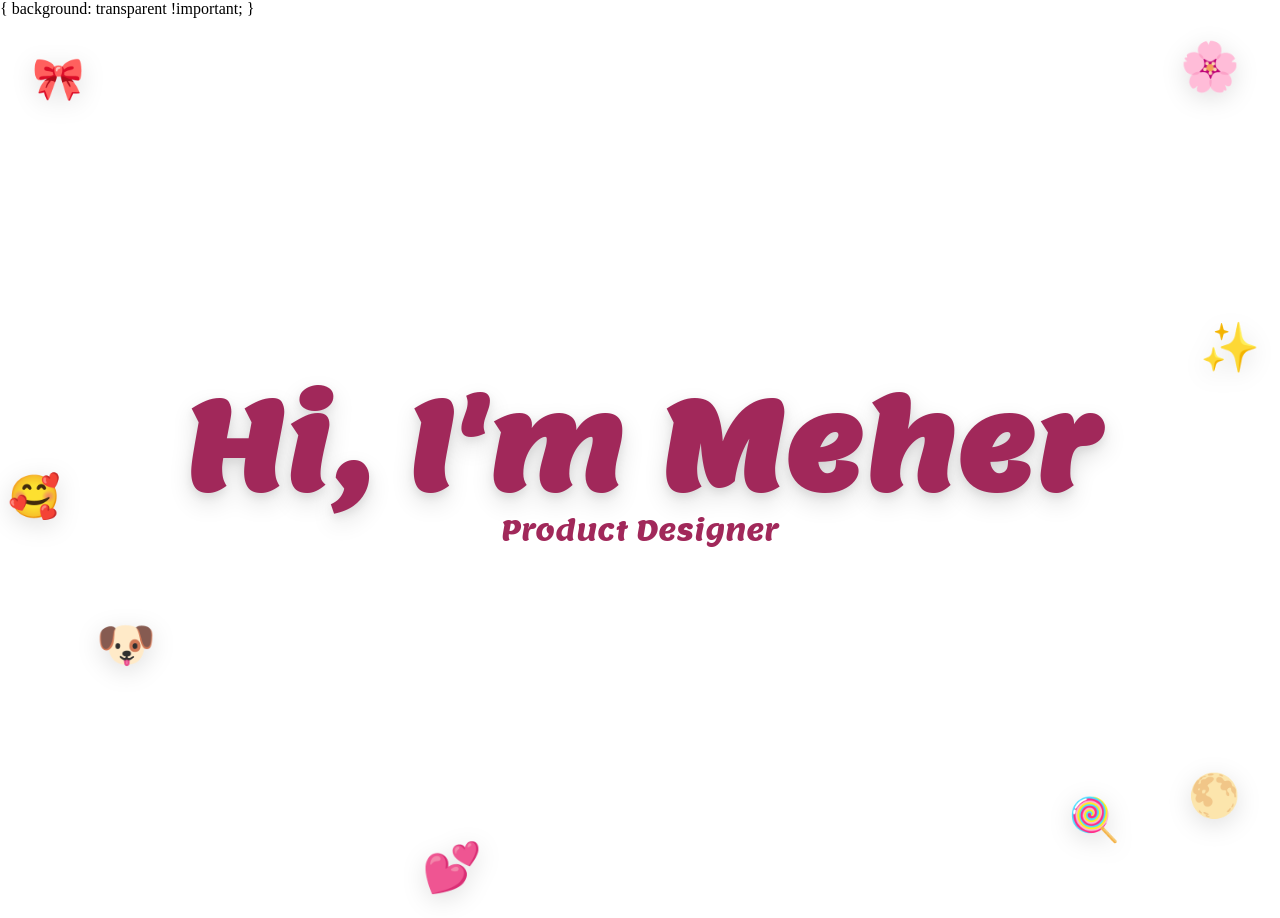
==== index.html @ 00bf06a9 "Update index.html" ====
<!DOCTYPE html>
<html>{
  background: transparent !important;
}
<head>
<link href="https://fonts.googleapis.com/css2?family=Lemon&display=swap" rel="stylesheet">
<meta charset="utf-8"/>
<meta name="viewport" content="width=device-width, initial-scale=1"/>
<title>Floating Emojis + Hover Sparkles</title>
<style>
  :root { --rose:#A1285A; }
  html,body {margin:0;padding:0;background:#fff;}
  .stage {
    position:relative;
    min-height:70vh; /* responsive height */
    height:100vh;    /* fill viewport when standalone */
    max-height:900px;
    body {
  margin: 0;
  background: transparent !important;
}

    overflow:hidden;
    font-family: Inter, 'Lemon', cursive; system-ui, -apple-system, Segoe UI, Roboto, Arial, "Apple Color Emoji","Segoe UI Emoji";
  }
  .center {
    position:absolute; inset:0;
    display:flex; flex-direction:column;
    align-items:center; justify-content:center;
    z-index:10; text-align:center; cursor:default;
    padding: 0 16px;
  }
  h1 {
    font-family: 'Lemon', cursive;
    font-weight:800;
    color:var(--rose);
    font-size:clamp(40px,10vw,120px);
    line-height:.95;
    margin:0;
    text-shadow:0 10px 24px rgba(0,0,0,.12), 0 4px 10px rgba(0,0,0,.08);
    user-select:none;
  }
  p {
    color:var(--rose);
    font-size:clamp(16px,2.2vw,28px);
    margin:8px 0 0;
    font-weight:300;
    user-select:none;
  }

  /* floating emoji animations */
  @keyframes float1 { 0%{transform:translate(-8px,-15px) rotate(-3deg);} 50%{transform:translate(8px,15px) rotate(3deg);} 100%{transform:translate(-8px,-15px) rotate(-3deg);} }
  @keyframes float2 { 0%{transform:translate(6px,12px) rotate(2deg);} 50%{transform:translate(-6px,-12px) rotate(-2deg);} 100%{transform:translate(6px,12px) rotate(2deg);} }
  @keyframes float3 { 0%{transform:translate(-10px,-18px) rotate(-4deg);} 50%{transform:translate(10px,18px) rotate(4deg);} 100%{transform:translate(-10px,-18px) rotate(-4deg);} }
  @keyframes float4 { 0%{transform:translate(-4px,8px) rotate(1deg);} 50%{transform:translate(8px,-20px) rotate(-3deg);} 100%{transform:translate(-4px,8px) rotate(1deg);} }

  .emoji {
    position:absolute; font-size:48px;
    filter:drop-shadow(0 6px 12px rgba(0,0,0,.12));
  }
  .e1 { top:16px; right:40px; animation:float1 6s ease-in-out infinite; }
  .e2 { top:32px; left:32px; font-size:42px; animation:float2 5.5s ease-in-out infinite; }
  .e3 { top:33%; right:20px; animation:float3 7s ease-in-out infinite; }
  .e4 { top:50%; left:8px; font-size:42px; animation:float4 6.5s ease-in-out infinite; }
  .e5 { top:66%; left:96px; animation:float1 6s ease-in-out infinite; }
  .e6 { bottom:72px; right:160px; font-size:42px; animation:float2 5.5s ease-in-out infinite; }
  .e7 { bottom:20px; left:33%; animation:float3 7s ease-in-out infinite; }
  .e8 { bottom:96px; right:40px; font-size:42px; animation:float4 6.5s ease-in-out infinite; }

  /* sparkles on hover */
  .sparkle-layer {position:absolute; inset:0; pointer-events:none; z-index:20;}
  .sparkle,.star,.heart {position:absolute; opacity:0;}

  @keyframes sparkleAnim {
    0%{opacity:0; transform:scale(0) rotate(0deg);}
    30%{opacity:1; transform:scale(1.2) rotate(180deg);}
    60%{opacity:.8; transform:scale(.9) rotate(270deg);}
    100%{opacity:0; transform:scale(1.4) rotate(360deg);}
  }
  @keyframes heartAnim {
    0%{opacity:0; transform:translateY(20px) scale(.5);}
    40%{opacity:1; transform:translateY(-10px) scale(1);}
    70%{opacity:.8; transform:translateY(-30px) scale(1.2);}
    100%{opacity:0; transform:translateY(-50px) scale(.8);}
  }

  /* trigger animations only while hovering stage */
  .stage:hover .sparkle {animation:sparkleAnim 2s ease-in-out infinite;}
  .stage:hover .star    {animation:sparkleAnim 2.5s ease-in-out infinite;}
  .stage:hover .heart   {animation:heartAnim 3s ease-out infinite;}

  .sparkle {color:#fbbf24; font-size:22px;}
  .star {color:#f472b6; font-size:20px;}
  .heart{color:#ec4899; font-size:18px;}

  /* mobile tweaks: reduce clutter */
  @media (max-width: 600px) {
    .emoji { font-size: 40px; }
    .e6 { right: 80px; }
    .e5 { left: 56px; }
  }
</style>
</head>
<body>
  <div class="stage">
    <!-- floating emojis -->
    <div class="emoji e1">🌸</div>
    <div class="emoji e2">🎀</div>
    <div class="emoji e3">✨</div>
    <div class="emoji e4">🥰</div>
    <div class="emoji e5">🐶</div>
    <div class="emoji e6">🍭</div>
    <div class="emoji e7">💕</div>
    <div class="emoji e8">🌕</div>

    <!-- center text -->
    <div class="center">
      <h1>Hi, I'm Meher</h1>
      <p>Product Designer</p>
    </div>

    <!-- sparkles (appear only on hover) -->
    <div class="sparkle-layer">
      <!-- yellow sparkles -->
      <div class="sparkle" style="left:38%; top:38%; animation-delay:0s">✨</div>
      <div class="sparkle" style="left:46%; top:40%; animation-delay:.15s">✨</div>
      <div class="sparkle" style="left:54%; top:38%; animation-delay:.3s">✨</div>
      <div class="sparkle" style="left:42%; top:55%; animation-delay:.45s">✨</div>
      <div class="sparkle" style="left:50%; top:54%; animation-delay:.6s">✨</div>

      <!-- pink stars -->
      <div class="star" style="left:36%; top:48%; animation-delay:.5s">⭐</div>
      <div class="star" style="left:60%; top:48%; animation-delay:.8s">⭐</div>
      <div class="star" style="left:48%; top:60%; animation-delay:1.1s">⭐</div>

      <!-- hearts -->
      <div class="heart" style="left:42%; top:58%; animation-delay:1.2s">💖</div>
      <div class="heart" style="left:52%; top:60%; animation-delay:1.4s">💖</div>
    </div>
  </div>
</body>
</html>
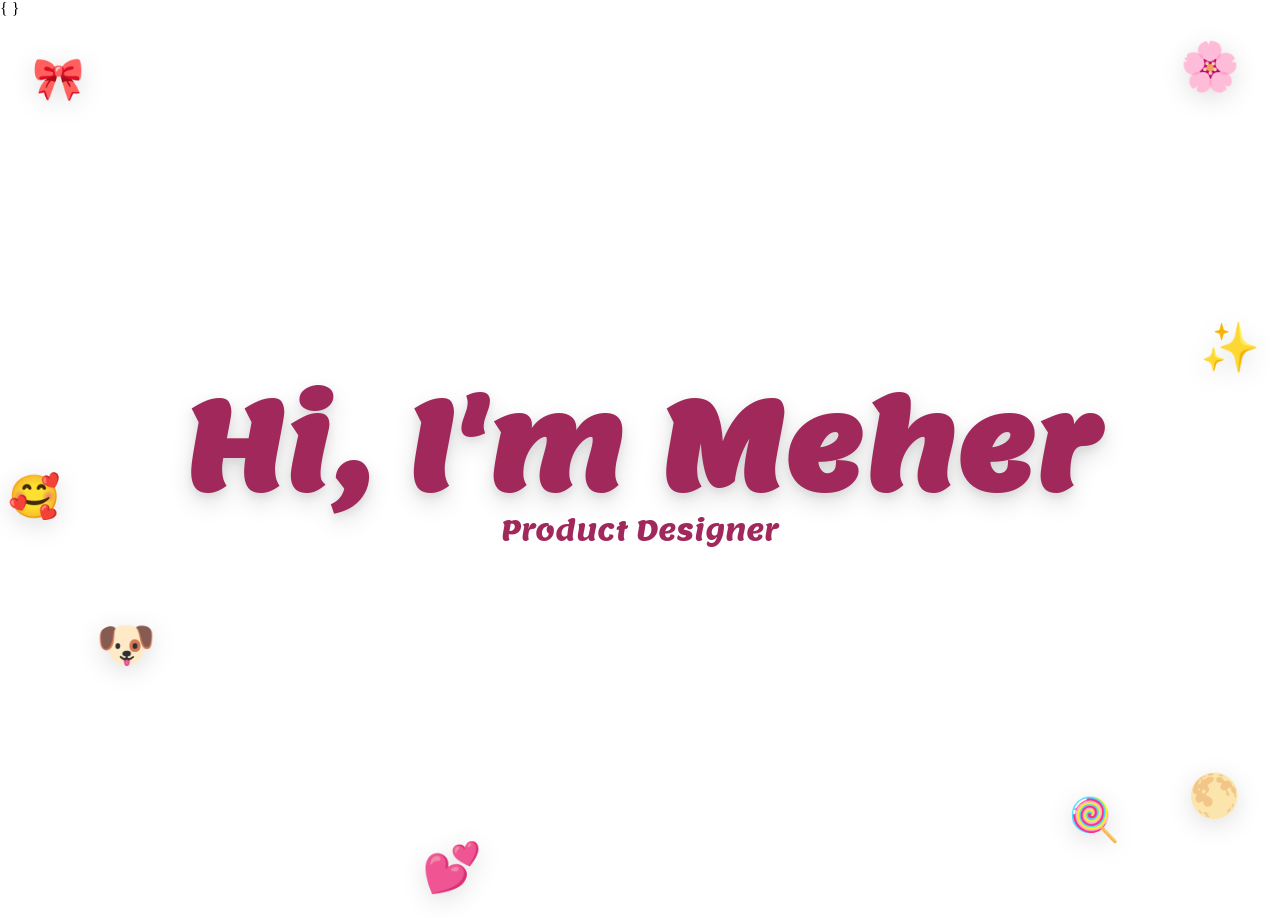
==== commit b56c1f5a: "Update index.html" ====
--- a/index.html
+++ b/index.html
@@ -1,6 +1,5 @@
 <!DOCTYPE html>
 <html>{
-  background: transparent !important;
 }
 <head>
 <link href="https://fonts.googleapis.com/css2?family=Lemon&display=swap" rel="stylesheet">
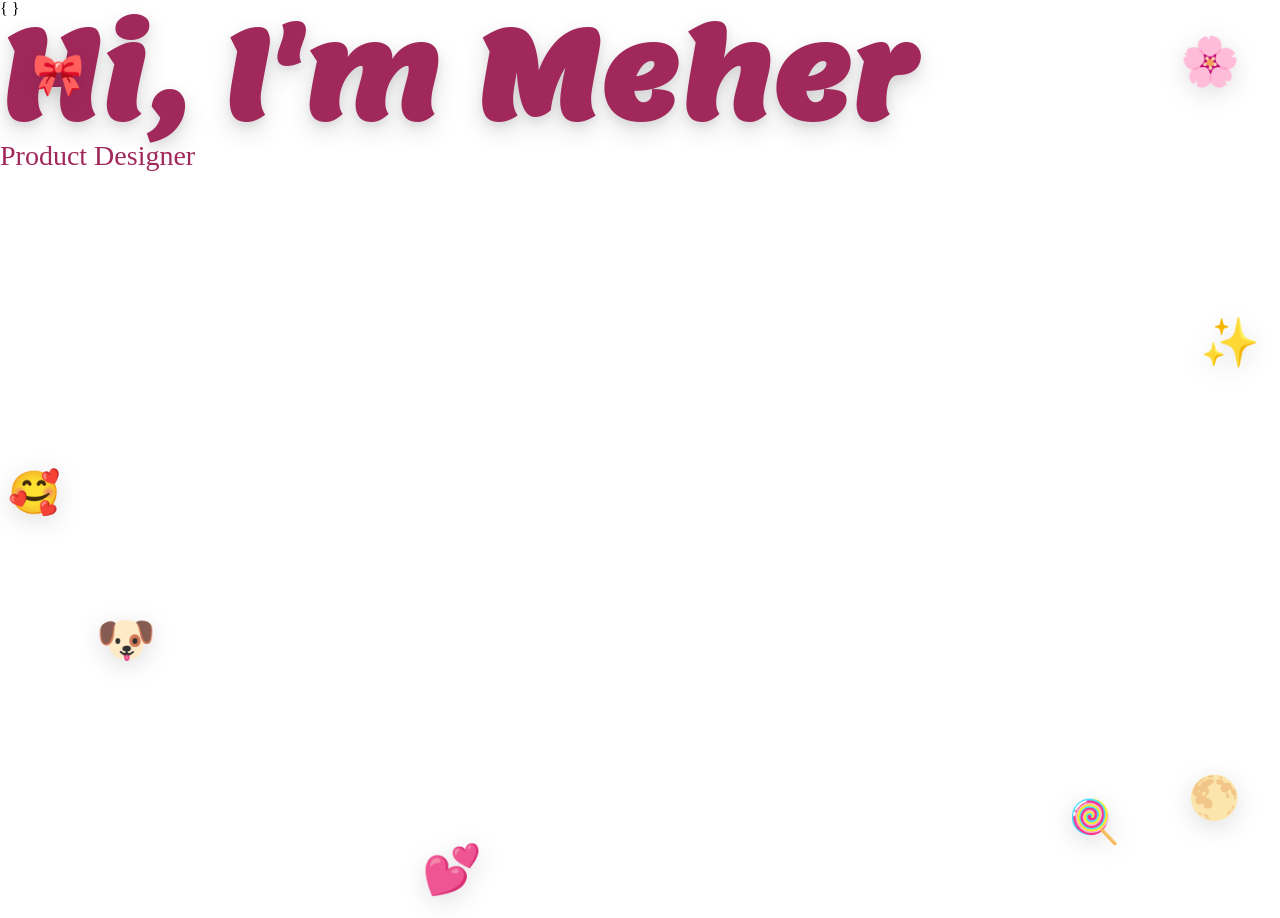
==== commit 3196f130: "Update index.html" ====
--- a/index.html
+++ b/index.html
@@ -8,15 +8,14 @@
 <title>Floating Emojis + Hover Sparkles</title>
 <style>
   :root { --rose:#A1285A; }
-  html,body {margin:0;padding:0;background:#fff;}
+  html,body {margin:0;padding:0; transparent !important;}
   .stage {
     position:relative;
     min-height:70vh; /* responsive height */
     height:100vh;    /* fill viewport when standalone */
     max-height:900px;
-    body {
-  margin: 0;
-  background: transparent !important;
+    margin: 0;
+    background: transparent !important;
 }
 
     overflow:hidden;
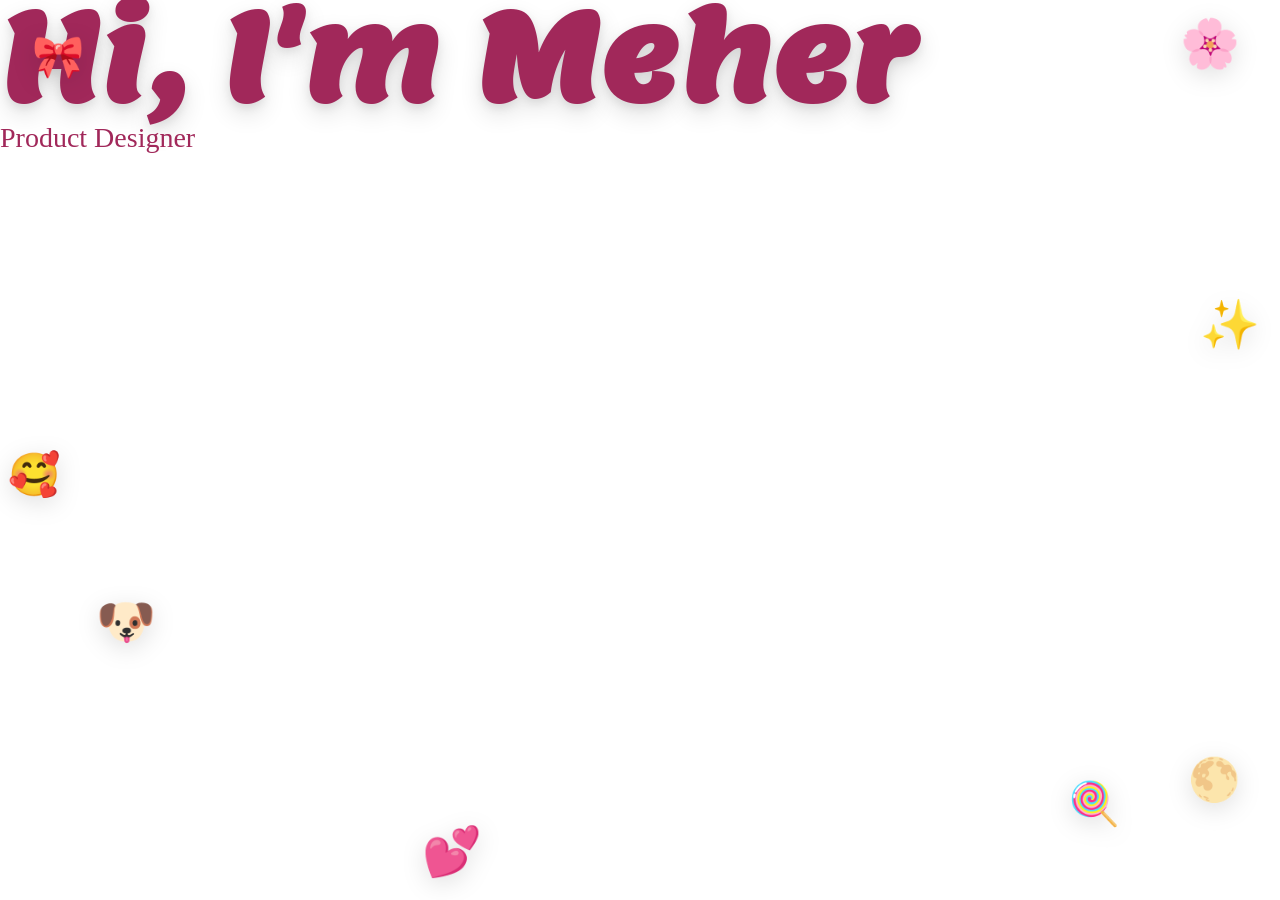
==== commit 549be90d: "Update index.html" ====
--- a/index.html
+++ b/index.html
@@ -1,6 +1,5 @@
 <!DOCTYPE html>
-<html>{
-}
+<html>
 <head>
 <link href="https://fonts.googleapis.com/css2?family=Lemon&display=swap" rel="stylesheet">
 <meta charset="utf-8"/>
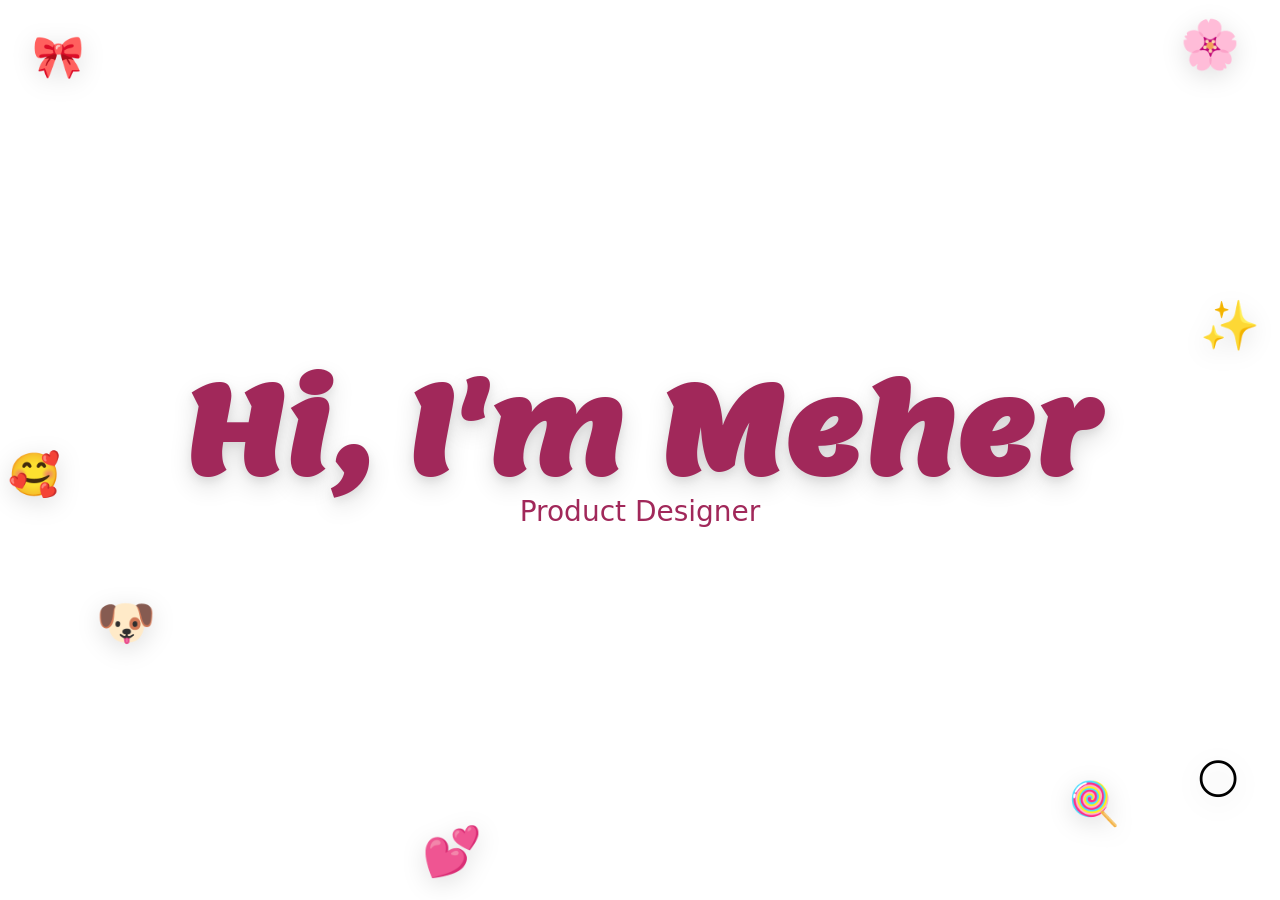
==== commit 8f7c8fb5: "Update index.html update" ====
--- a/index.html
+++ b/index.html
@@ -1,102 +1,109 @@
 <!DOCTYPE html>
 <html>
 <head>
-<link href="https://fonts.googleapis.com/css2?family=Lemon&display=swap" rel="stylesheet">
-<meta charset="utf-8"/>
-<meta name="viewport" content="width=device-width, initial-scale=1"/>
-<title>Floating Emojis + Hover Sparkles</title>
-<style>
-  :root { --rose:#A1285A; }
-  html,body {margin:0;padding:0; transparent !important;}
-  .stage {
-    position:relative;
-    min-height:70vh; /* responsive height */
-    height:100vh;    /* fill viewport when standalone */
-    max-height:900px;
-    margin: 0;
-    background: transparent !important;
-}
+  <meta charset="utf-8"/>
+  <meta name="viewport" content="width=device-width, initial-scale=1"/>
+  <title>Floating Emojis + Hover Sparkles</title>
+  <link href="https://fonts.googleapis.com/css2?family=Lemon&display=swap" rel="stylesheet">
+  <style>
+    :root { --rose:#A1285A; }
 
-    overflow:hidden;
-    font-family: Inter, 'Lemon', cursive; system-ui, -apple-system, Segoe UI, Roboto, Arial, "Apple Color Emoji","Segoe UI Emoji";
-  }
-  .center {
-    position:absolute; inset:0;
-    display:flex; flex-direction:column;
-    align-items:center; justify-content:center;
-    z-index:10; text-align:center; cursor:default;
-    padding: 0 16px;
-  }
-  h1 {
-    font-family: 'Lemon', cursive;
-    font-weight:800;
-    color:var(--rose);
-    font-size:clamp(40px,10vw,120px);
-    line-height:.95;
-    margin:0;
-    text-shadow:0 10px 24px rgba(0,0,0,.12), 0 4px 10px rgba(0,0,0,.08);
-    user-select:none;
-  }
-  p {
-    color:var(--rose);
-    font-size:clamp(16px,2.2vw,28px);
-    margin:8px 0 0;
-    font-weight:300;
-    user-select:none;
-  }
+    /* make the page background transparent */
+    html, body {
+      margin: 0;
+      padding: 0;
+      background: transparent !important;
+    }
 
-  /* floating emoji animations */
-  @keyframes float1 { 0%{transform:translate(-8px,-15px) rotate(-3deg);} 50%{transform:translate(8px,15px) rotate(3deg);} 100%{transform:translate(-8px,-15px) rotate(-3deg);} }
-  @keyframes float2 { 0%{transform:translate(6px,12px) rotate(2deg);} 50%{transform:translate(-6px,-12px) rotate(-2deg);} 100%{transform:translate(6px,12px) rotate(2deg);} }
-  @keyframes float3 { 0%{transform:translate(-10px,-18px) rotate(-4deg);} 50%{transform:translate(10px,18px) rotate(4deg);} 100%{transform:translate(-10px,-18px) rotate(-4deg);} }
-  @keyframes float4 { 0%{transform:translate(-4px,8px) rotate(1deg);} 50%{transform:translate(8px,-20px) rotate(-3deg);} 100%{transform:translate(-4px,8px) rotate(1deg);} }
+    .stage {
+      position: relative;
+      min-height: 70vh;   /* responsive minimum */
+      height: 100vh;      /* full viewport if opened directly */
+      max-height: 900px;
+      margin: 0;
+      background: transparent !important;
+      overflow: hidden;
+      font-family: Inter, system-ui, -apple-system, Segoe UI, Roboto, Arial, "Apple Color Emoji","Segoe UI Emoji";
+    }
 
-  .emoji {
-    position:absolute; font-size:48px;
-    filter:drop-shadow(0 6px 12px rgba(0,0,0,.12));
-  }
-  .e1 { top:16px; right:40px; animation:float1 6s ease-in-out infinite; }
-  .e2 { top:32px; left:32px; font-size:42px; animation:float2 5.5s ease-in-out infinite; }
-  .e3 { top:33%; right:20px; animation:float3 7s ease-in-out infinite; }
-  .e4 { top:50%; left:8px; font-size:42px; animation:float4 6.5s ease-in-out infinite; }
-  .e5 { top:66%; left:96px; animation:float1 6s ease-in-out infinite; }
-  .e6 { bottom:72px; right:160px; font-size:42px; animation:float2 5.5s ease-in-out infinite; }
-  .e7 { bottom:20px; left:33%; animation:float3 7s ease-in-out infinite; }
-  .e8 { bottom:96px; right:40px; font-size:42px; animation:float4 6.5s ease-in-out infinite; }
+    .center {
+      position: absolute; inset: 0;
+      display: flex; flex-direction: column;
+      align-items: center; justify-content: center;
+      z-index: 10; text-align: center; cursor: default;
+      padding: 0 16px;
+    }
 
-  /* sparkles on hover */
-  .sparkle-layer {position:absolute; inset:0; pointer-events:none; z-index:20;}
-  .sparkle,.star,.heart {position:absolute; opacity:0;}
+    h1 {
+      font-family: 'Lemon', cursive;
+      font-weight: 800;
+      color: var(--rose);
+      font-size: clamp(40px, 10vw, 120px);
+      line-height: .95;
+      margin: 0;
+      text-shadow: 0 10px 24px rgba(0,0,0,.12), 0 4px 10px rgba(0,0,0,.08);
+      user-select: none;
+    }
 
-  @keyframes sparkleAnim {
-    0%{opacity:0; transform:scale(0) rotate(0deg);}
-    30%{opacity:1; transform:scale(1.2) rotate(180deg);}
-    60%{opacity:.8; transform:scale(.9) rotate(270deg);}
-    100%{opacity:0; transform:scale(1.4) rotate(360deg);}
-  }
-  @keyframes heartAnim {
-    0%{opacity:0; transform:translateY(20px) scale(.5);}
-    40%{opacity:1; transform:translateY(-10px) scale(1);}
-    70%{opacity:.8; transform:translateY(-30px) scale(1.2);}
-    100%{opacity:0; transform:translateY(-50px) scale(.8);}
-  }
+    p {
+      color: var(--rose);
+      font-size: clamp(16px, 2.2vw, 28px);
+      margin: 8px 0 0;
+      font-weight: 300;
+      user-select: none;
+    }
 
-  /* trigger animations only while hovering stage */
-  .stage:hover .sparkle {animation:sparkleAnim 2s ease-in-out infinite;}
-  .stage:hover .star    {animation:sparkleAnim 2.5s ease-in-out infinite;}
-  .stage:hover .heart   {animation:heartAnim 3s ease-out infinite;}
+    /* floating emoji animations */
+    @keyframes float1 { 0%{transform:translate(-8px,-15px) rotate(-3deg);} 50%{transform:translate(8px,15px) rotate(3deg);} 100%{transform:translate(-8px,-15px) rotate(-3deg);} }
+    @keyframes float2 { 0%{transform:translate(6px,12px) rotate(2deg);} 50%{transform:translate(-6px,-12px) rotate(-2deg);} 100%{transform:translate(6px,12px) rotate(2deg);} }
+    @keyframes float3 { 0%{transform:translate(-10px,-18px) rotate(-4deg);} 50%{transform:translate(10px,18px) rotate(4deg);} 100%{transform:translate(-10px,-18px) rotate(-4deg);} }
+    @keyframes float4 { 0%{transform:translate(-4px,8px) rotate(1deg);} 50%{transform:translate(8px,-20px) rotate(-3deg);} 100%{transform:translate(-4px,8px) rotate(1deg);} }
 
-  .sparkle {color:#fbbf24; font-size:22px;}
-  .star {color:#f472b6; font-size:20px;}
-  .heart{color:#ec4899; font-size:18px;}
+    .emoji {
+      position: absolute; font-size: 48px;
+      filter: drop-shadow(0 6px 12px rgba(0,0,0,.12));
+    }
+    .e1 { top:16px; right:40px; animation:float1 6s ease-in-out infinite; }
+    .e2 { top:32px; left:32px; font-size:42px; animation:float2 5.5s ease-in-out infinite; }
+    .e3 { top:33%; right:20px; animation:float3 7s ease-in-out infinite; }
+    .e4 { top:50%; left:8px; font-size:42px; animation:float4 6.5s ease-in-out infinite; }
+    .e5 { top:66%; left:96px; animation:float1 6s ease-in-out infinite; }
+    .e6 { bottom:72px; right:160px; font-size:42px; animation:float2 5.5s ease-in-out infinite; }
+    .e7 { bottom:20px; left:33%; animation:float3 7s ease-in-out infinite; }
+    .e8 { bottom:96px; right:40px; font-size:42px; animation:float4 6.5s ease-in-out infinite; }
 
-  /* mobile tweaks: reduce clutter */
-  @media (max-width: 600px) {
-    .emoji { font-size: 40px; }
-    .e6 { right: 80px; }
-    .e5 { left: 56px; }
-  }
-</style>
+    /* sparkles on hover */
+    .sparkle-layer { position: absolute; inset: 0; pointer-events: none; z-index: 20; }
+    .sparkle, .star, .heart { position: absolute; opacity: 0; }
+
+    @keyframes sparkleAnim {
+      0%{opacity:0; transform:scale(0) rotate(0deg);}
+      30%{opacity:1; transform:scale(1.2) rotate(180deg);}
+      60%{opacity:.8; transform:scale(.9) rotate(270deg);}
+      100%{opacity:0; transform:scale(1.4) rotate(360deg);}
+    }
+    @keyframes heartAnim {
+      0%{opacity:0; transform:translateY(20px) scale(.5);}
+      40%{opacity:1; transform:translateY(-10px) scale(1);}
+      70%{opacity:.8; transform:translateY(-30px) scale(1.2);}
+      100%{opacity:0; transform:translateY(-50px) scale(.8);}
+    }
+
+    .stage:hover .sparkle { animation: sparkleAnim 2s ease-in-out infinite; }
+    .stage:hover .star    { animation: sparkleAnim 2.5s ease-in-out infinite; }
+    .stage:hover .heart   { animation: heartAnim 3s ease-out infinite; }
+
+    .sparkle { color: #fbbf24; font-size: 22px; }
+    .star    { color: #f472b6; font-size: 20px; }
+    .heart   { color: #ec4899; font-size: 18px; }
+
+    /* mobile tweaks */
+    @media (max-width: 600px) {
+      .emoji { font-size: 40px; }
+      .e6 { right: 80px; }
+      .e5 { left: 56px; }
+    }
+  </style>
 </head>
 <body>
   <div class="stage">
@@ -116,21 +123,18 @@
       <p>Product Designer</p>
     </div>
 
-    <!-- sparkles (appear only on hover) -->
+    <!-- sparkles -->
     <div class="sparkle-layer">
-      <!-- yellow sparkles -->
       <div class="sparkle" style="left:38%; top:38%; animation-delay:0s">✨</div>
       <div class="sparkle" style="left:46%; top:40%; animation-delay:.15s">✨</div>
       <div class="sparkle" style="left:54%; top:38%; animation-delay:.3s">✨</div>
       <div class="sparkle" style="left:42%; top:55%; animation-delay:.45s">✨</div>
       <div class="sparkle" style="left:50%; top:54%; animation-delay:.6s">✨</div>
 
-      <!-- pink stars -->
       <div class="star" style="left:36%; top:48%; animation-delay:.5s">⭐</div>
       <div class="star" style="left:60%; top:48%; animation-delay:.8s">⭐</div>
       <div class="star" style="left:48%; top:60%; animation-delay:1.1s">⭐</div>
 
-      <!-- hearts -->
       <div class="heart" style="left:42%; top:58%; animation-delay:1.2s">💖</div>
       <div class="heart" style="left:52%; top:60%; animation-delay:1.4s">💖</div>
     </div>
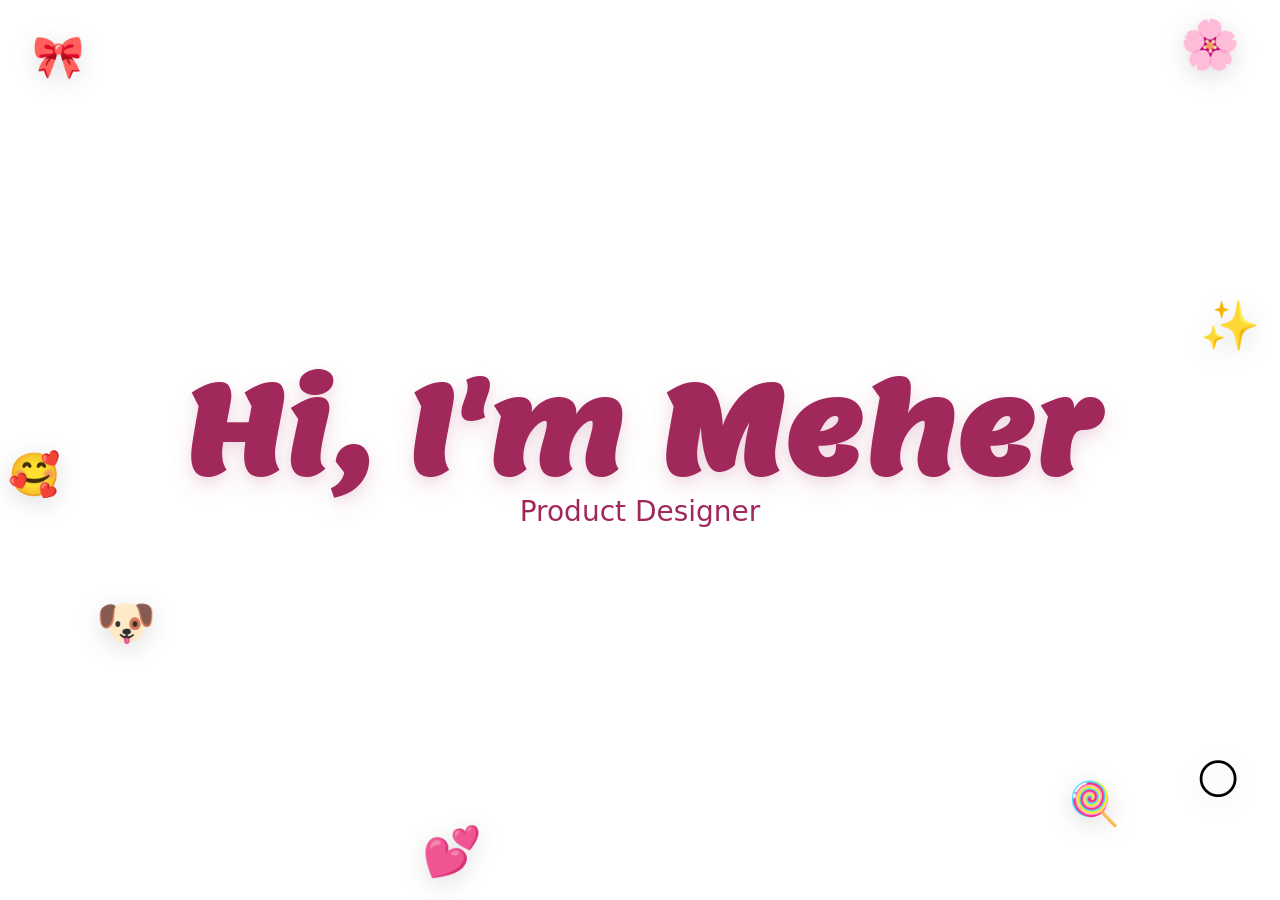
==== commit a0fad061: "Update index.html" ====
--- a/index.html
+++ b/index.html
@@ -41,13 +41,13 @@
       font-size: clamp(40px, 10vw, 120px);
       line-height: .95;
       margin: 0;
-      text-shadow: 0 10px 24px rgba(0,0,0,.12), 0 4px 10px rgba(0,0,0,.08);
+      text-shadow: 0 10px 24px rgba(161,40,90,.12), 0 4px 10px rgba(161,40,90,.08);
       user-select: none;
     }
 
     p {
       color: var(--rose);
-      font-size: clamp(16px, 2.2vw, 28px);
+      font-size: clamp(20px, 2.2vw, 28px);
       margin: 8px 0 0;
       font-weight: 300;
       user-select: none;
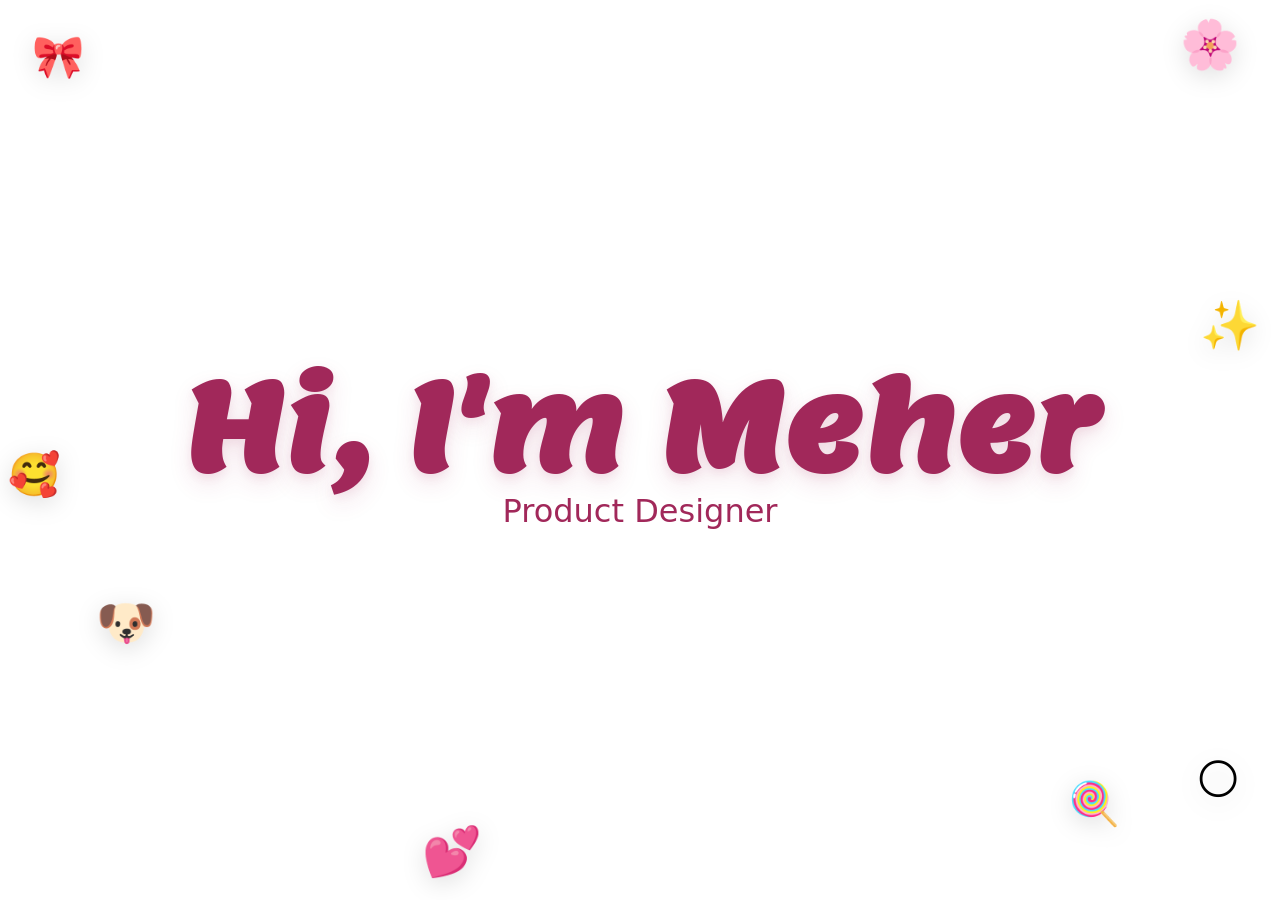
==== commit 0b2744da: "Update index.html" ====
--- a/index.html
+++ b/index.html
@@ -47,7 +47,7 @@
 
     p {
       color: var(--rose);
-      font-size: clamp(20px, 2.2vw, 28px);
+      font-size: clamp(32px, 2.2vw, 28px);
       margin: 8px 0 0;
       font-weight: 300;
       user-select: none;
